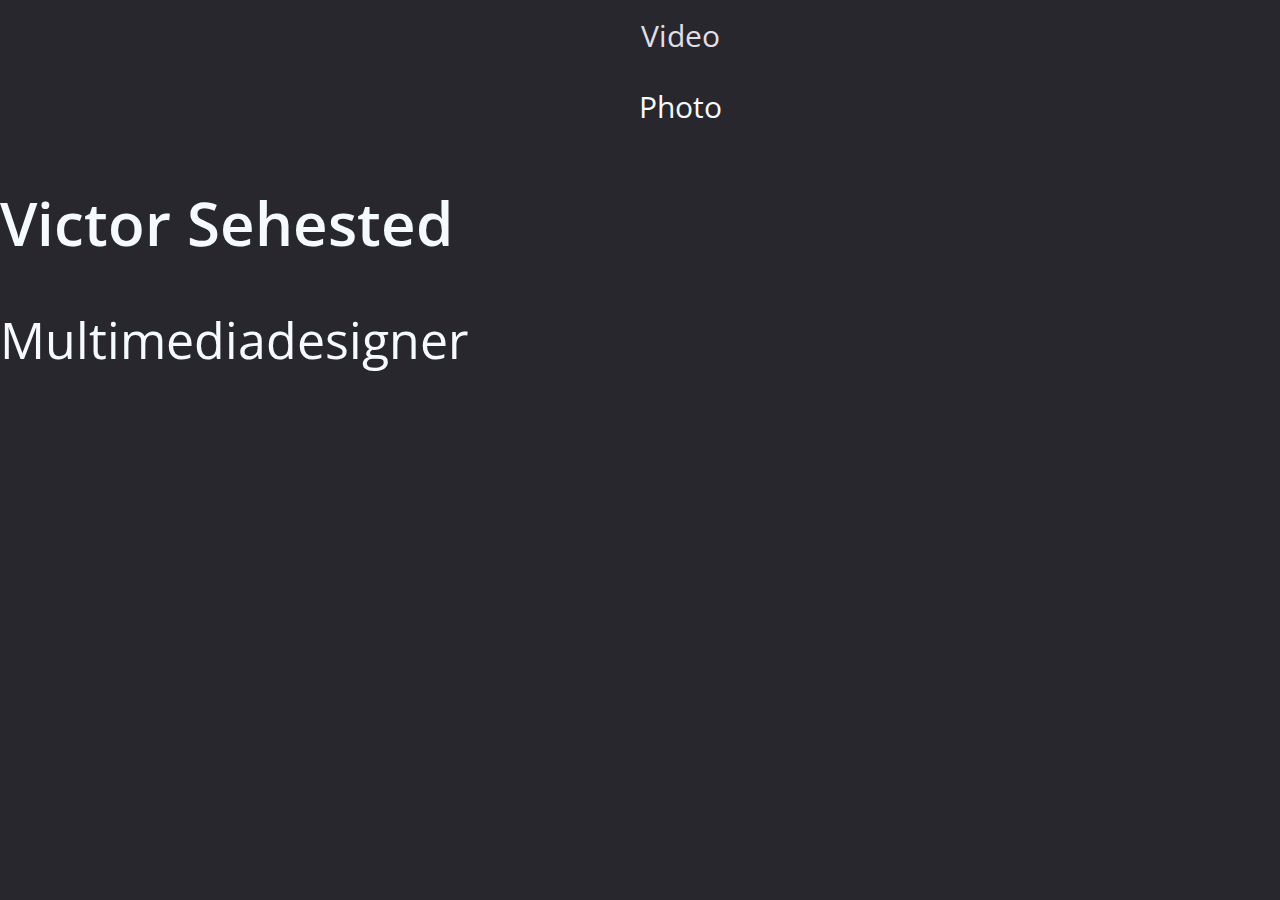
==== tabs/graphic.html @ 4e056a26 "Started to style a lot of my html code" ====
<!DOCTYPE html>
<html lang="en">
<head>
    <meta charset="UTF-8">
    <meta name="viewport" content="width=device-width, initial-scale=1.0">
    <title>Victors Graphics</title>
    <link rel="stylesheet" href="../main.css">
    <link rel="icon" href="../vs-favicon.png" type="image/png" sizes="32x32">
</head>
<body>
    <header>
        <nav>
            <ul>
                <li><a href="/tabs/video.html">Video</a></li>
                <li><a href="/tabs/photo.html">Photo</a></li>
            </ul>
        </nav>
        <div class="headers">
            <h1>Victor Sehested</h1>
            <h2>Multimediadesigner</h2>
        </div>
    </header>
</body>
</html>
---- main.css ----
@import url('https://fonts.googleapis.com/css2?family=Open+Sans:ital,wght@0,300;0,400;0,600;0,700;0,800;1,300;1,400;1,600;1,700;1,800&display=swap');

body {
    background-color: #28272D;
    width: 1360px;
    margin: auto;
    
}

h1, h2, h3, p, li {
    font-family: 'Open Sans', sans-serif;
    color: #F5FAFE;
    
}

h1 {
    font-size: 60px;
    font-weight: 600;
}

h2 {
    font-size: 50px;
    font-weight: 400;
}

h3 {
    font-size: 40px;
    font-weight: 400;
}

p {
    font-size: 28px;
    font-weight: 300;
}

li {
    

}

li a {
    display: block;
    color: #F5FAFE;
    padding: 15px;
    font-size: 30px;
    font-weight: 400;
    text-align: center;
    text-decoration: none;
}

li a:hover{
    color: #E0DFE5;
}

ul {
    list-style-type: none;
    margin: 0;
    padding: 0;
}
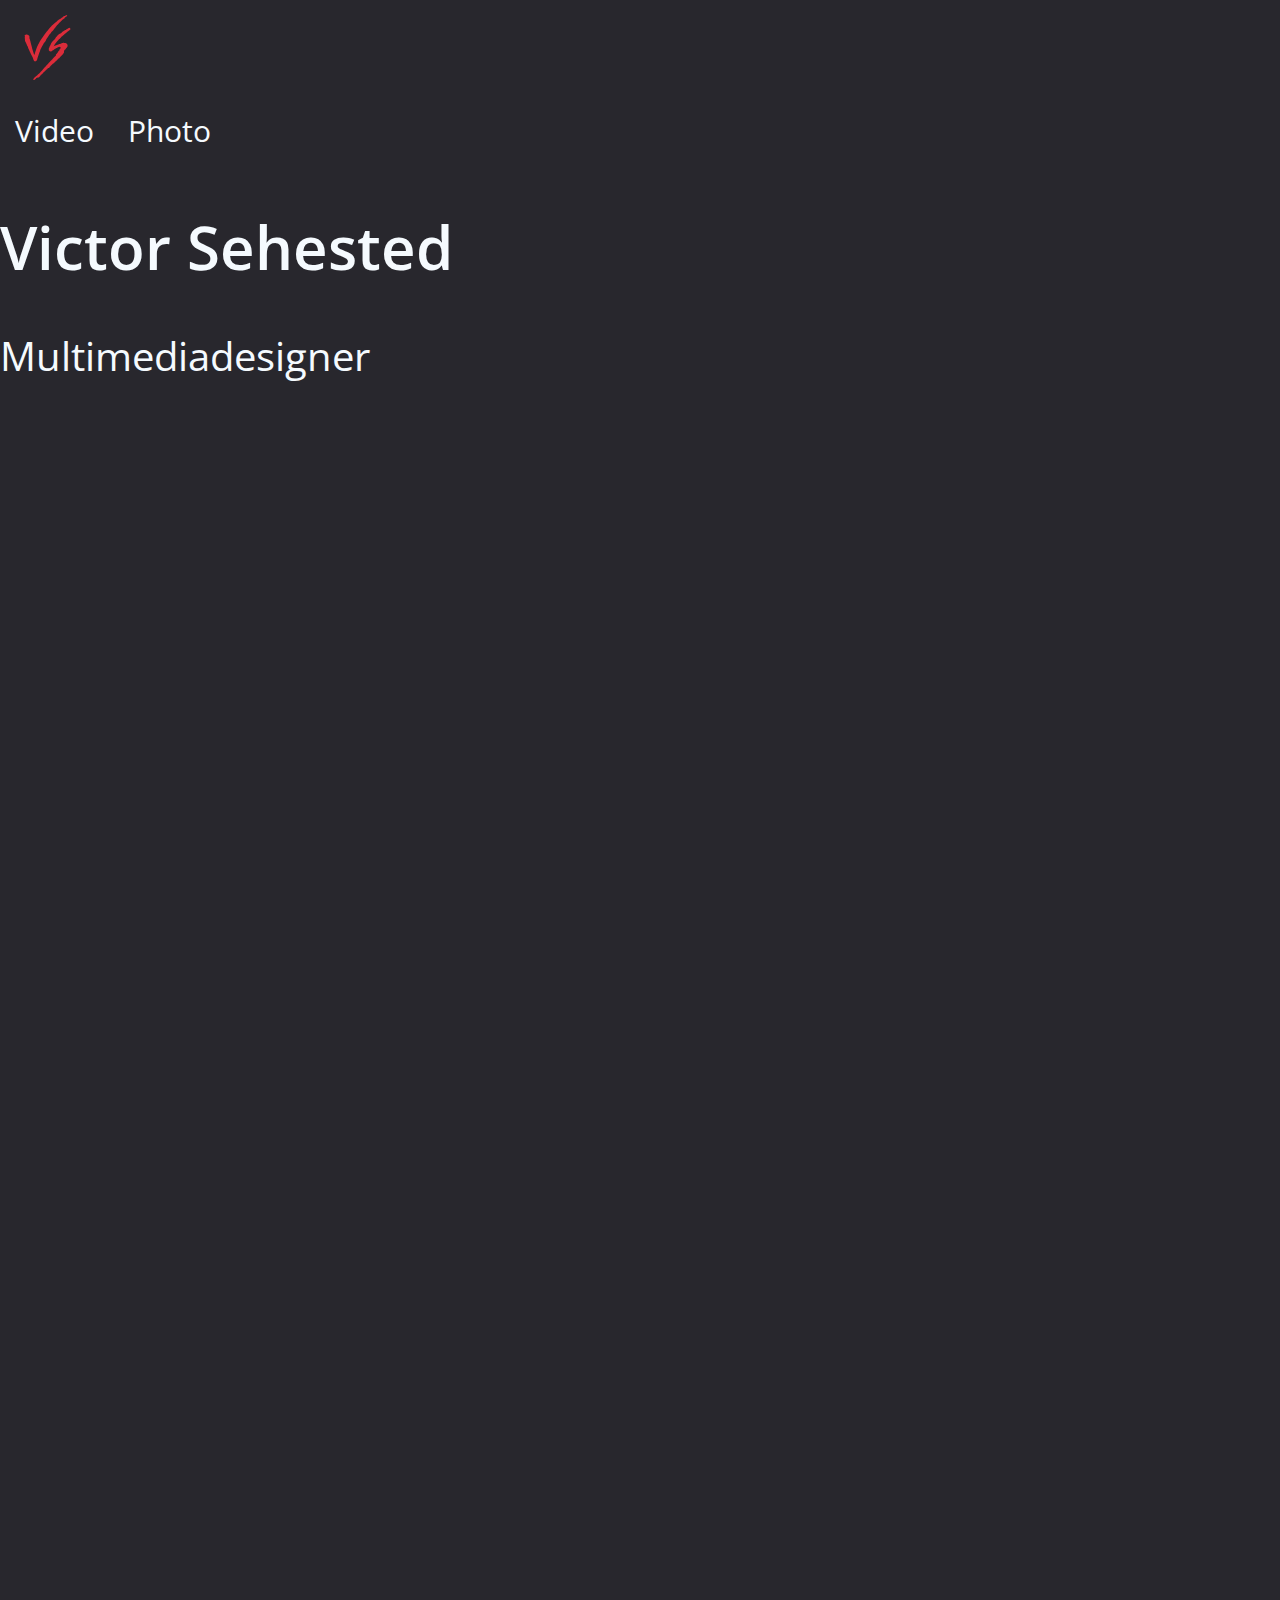
==== commit f4f0cf0c: "Background added" ====
--- a/tabs/graphic.html
+++ b/tabs/graphic.html
@@ -8,17 +8,17 @@
     <link rel="icon" href="../vs-favicon.png" type="image/png" sizes="32x32">
 </head>
 <body>
-    <header>
-        <nav>
-            <ul>
-                <li><a href="/tabs/video.html">Video</a></li>
-                <li><a href="/tabs/photo.html">Photo</a></li>
-            </ul>
-        </nav>
-        <div class="headers">
+    <div class="header">
+        <div class="">
+            <a href="../index.html" class="home">
+                <img src="../content/svg/square-vs-DB2C3A.svg" alt="">
+            </a>
+        </div>
+        <a href="/tabs/video.html">Video</a>
+        <a href="/tabs/photo.html">Photo</a>
+        <div class="headings">
             <h1>Victor Sehested</h1>
-            <h2>Multimediadesigner</h2>
+            <h3>Multimediadesigner</h3>
         </div>
-    </header>
 </body>
 </html>--- a/main.css
+++ b/main.css
@@ -1,13 +1,32 @@
 @import url('https://fonts.googleapis.com/css2?family=Open+Sans:ital,wght@0,300;0,400;0,600;0,700;0,800;1,300;1,400;1,600;1,700;1,800&display=swap');
+
+
+
 
 body {
     background-color: #28272D;
-    width: 1360px;
+    height: 4000px;
     margin: auto;
     
 }
 
-h1, h2, h3, p, li {
+.header {
+    width: 1360px;
+    margin: auto;
+}
+
+.bg-img {
+    position: absolute;
+    background: #28272D url('/content/img/hero-bg-2160p-veryhigh.jpg');
+    background-position: center;
+    background-repeat: no-repeat;
+    background-size: cover;
+    width: 100%;
+    height: 100%;
+    z-index: -2;
+}
+
+h1, h2, h3, p, a {
     font-family: 'Open Sans', sans-serif;
     color: #F5FAFE;
     
@@ -33,14 +52,8 @@
     font-weight: 300;
 }
 
-li {
-    
-
-}
-
-li a {
-    display: block;
-    color: #F5FAFE;
+a {
+    display: inline-block;
     padding: 15px;
     font-size: 30px;
     font-weight: 400;
@@ -48,12 +61,25 @@
     text-decoration: none;
 }
 
-li a:hover{
+a:hover {
     color: #E0DFE5;
 }
 
-ul {
-    list-style-type: none;
-    margin: 0;
-    padding: 0;
+.nav {
+    display: inline-block;
+}
+
+.skill {
+    text-decoration: none;
+}
+
+.home {
+    height: 65px;
+    width: 65px;
+}
+
+.line {
+    border-bottom: 4px solid #DB2C3A;
+    display: block;
+    width: 295px;
 }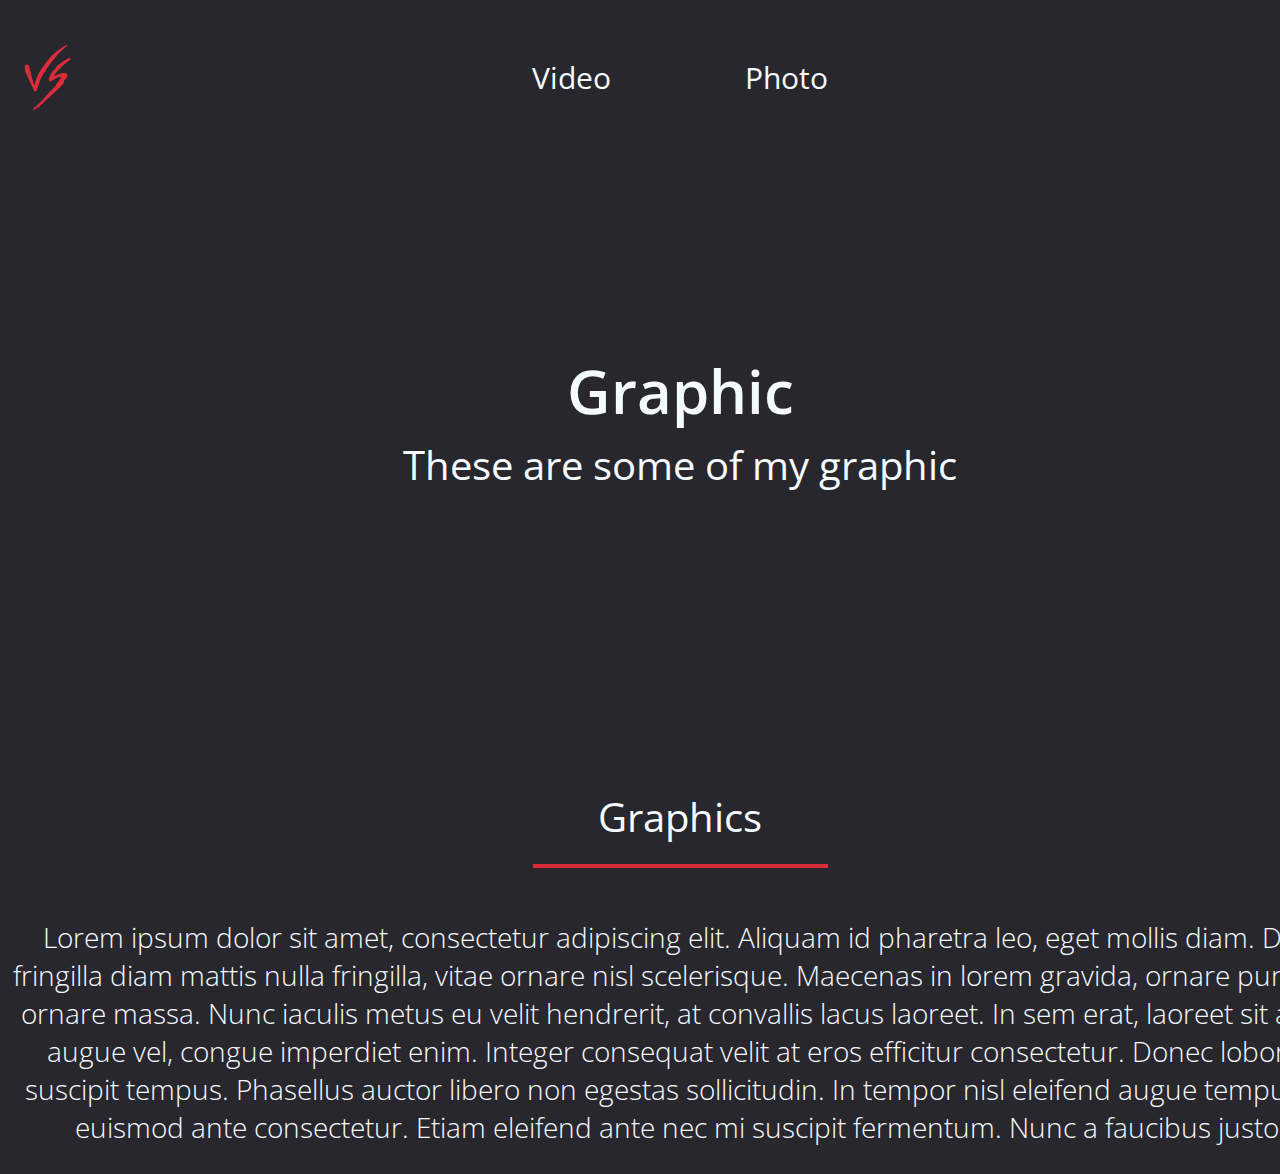
==== commit 87652119: "Destinations fixed" ====
--- a/tabs/graphic.html
+++ b/tabs/graphic.html
@@ -8,17 +8,44 @@
     <link rel="icon" href="../vs-favicon.png" type="image/png" sizes="32x32">
 </head>
 <body>
-    <div class="header">
-        <div class="">
-            <a href="../index.html" class="home">
-                <img src="../content/svg/square-vs-DB2C3A.svg" alt="">
-            </a>
+    <!---Header-->
+    <Section>
+        <div class="bg-img"></div> 
+        <div class="header">
+  
+            <div class="nav">
+                <div class="nav-f">
+                    <a href="../index.html" class="home">
+                        <img src="../content/svg/square-vs-DB2C3A.svg" alt="">
+                    </a>
+                </div>
+                <div class="nav-mid">
+                    <a href="tabs/video.html">Video</a>
+                    <a href="tabs/photo.html">Photo</a>
+                </div>
+                <div class="nav-f">
+                    <a href="../index.html" class="home">
+                        <img src="../content/svg/square-vs-DB2C3A.svg" alt="">
+                    </a>
+                </div>
+            </div>
+            <div class="headings">
+                <h1>Graphic</h1>
+                <h3>These are some of my graphic</h3>
+            </div>
         </div>
-        <a href="/tabs/video.html">Video</a>
-        <a href="/tabs/photo.html">Photo</a>
-        <div class="headings">
-            <h1>Victor Sehested</h1>
-            <h3>Multimediadesigner</h3>
+    </Section>
+
+    <!--Introduction-->
+    <section>
+        <div class="intro">
+            <h3>Graphics</h3>
+            <span class="line"></span>
+            <p>Lorem ipsum dolor sit amet, consectetur adipiscing elit. Aliquam id pharetra leo, eget mollis diam. Duis fringilla diam mattis nulla fringilla, vitae ornare nisl scelerisque. Maecenas in lorem gravida, ornare purus in, ornare massa. Nunc iaculis metus eu velit hendrerit, at convallis lacus laoreet. In sem erat, laoreet sit amet augue vel, congue imperdiet enim. Integer consequat velit at eros efficitur consectetur. Donec lobortis suscipit tempus. Phasellus auctor libero non egestas sollicitudin. In tempor nisl eleifend augue tempus, in euismod ante consectetur. Etiam eleifend ante nec mi suscipit fermentum. Nunc a faucibus justo.</p>
         </div>
+    </section>
+
+
+
 </body>
 </html>--- a/main.css
+++ b/main.css
@@ -1,29 +1,51 @@
 @import url('https://fonts.googleapis.com/css2?family=Open+Sans:ital,wght@0,300;0,400;0,600;0,700;0,800;1,300;1,400;1,600;1,700;1,800&display=swap');
+@media only screen and (max-width: 900px) {
+    .header {
+        width: 600px;
+        margin: auto;
+        
+    }
+  }
+@media only screen and (max-width: 1080px) {
+    .header {
+        width: 600px;
+        margin: auto;
+        
+    }
+  }
+@media only screen and (max-width: 1360px) {
+    .header {
+        width: 1080px;
+        margin: auto;
 
-
+    }
+  }
 
 
 body {
     background-color: #28272D;
-    height: 4000px;
+    height: auto;
     margin: auto;
-    
-}
+    }
+
+
 
 .header {
     width: 1360px;
     margin: auto;
+    text-align: center;
 }
 
 .bg-img {
     position: absolute;
-    background: #28272D url('/content/img/hero-bg-2160p-veryhigh.jpg');
+    background-image: linear-gradient(to bottom, transparent, #28272D), url('content/img/hero-bg-1920p.jpg');
     background-position: center;
     background-repeat: no-repeat;
     background-size: cover;
     width: 100%;
-    height: 100%;
+    height: 110%;
     z-index: -2;
+    opacity: 0.1;   
 }
 
 h1, h2, h3, p, a {
@@ -66,7 +88,30 @@
 }
 
 .nav {
-    display: inline-block;
+    display: flex;
+    align-items: center;
+    justify-content: space-between;
+    padding-top: 30px;
+}
+
+.nav-mid a {
+    margin-left: 50px;
+    margin-right: 50px;
+}
+
+.headings {
+    display: block;
+    align-items: center;
+    text-align: center;
+    margin-top: 25vh;
+}
+
+.headings h1 {
+    margin-bottom: 0px;
+}
+
+.headings h3 {
+    margin-top: 5px;
 }
 
 .skill {
@@ -78,8 +123,38 @@
     width: 65px;
 }
 
+.intro {
+    display: block;
+    margin-left: auto;
+    margin-right: auto;
+    align:center;
+    text-align: center;
+    width: 1360px;
+}
+
+.intro h3 {
+    margin-top: 33vh;
+    margin-bottom: 20px;
+}
+
+.intro span {
+    margin:auto;
+    margin-bottom: 50px;
+}
+
 .line {
     border-bottom: 4px solid #DB2C3A;
     display: block;
     width: 295px;
+}
+
+.skills {
+
+}
+
+.skill {
+    height: 440px;
+    width: 440px;
+    display: inline-block;
+    background-color: #F5FAFE;
 }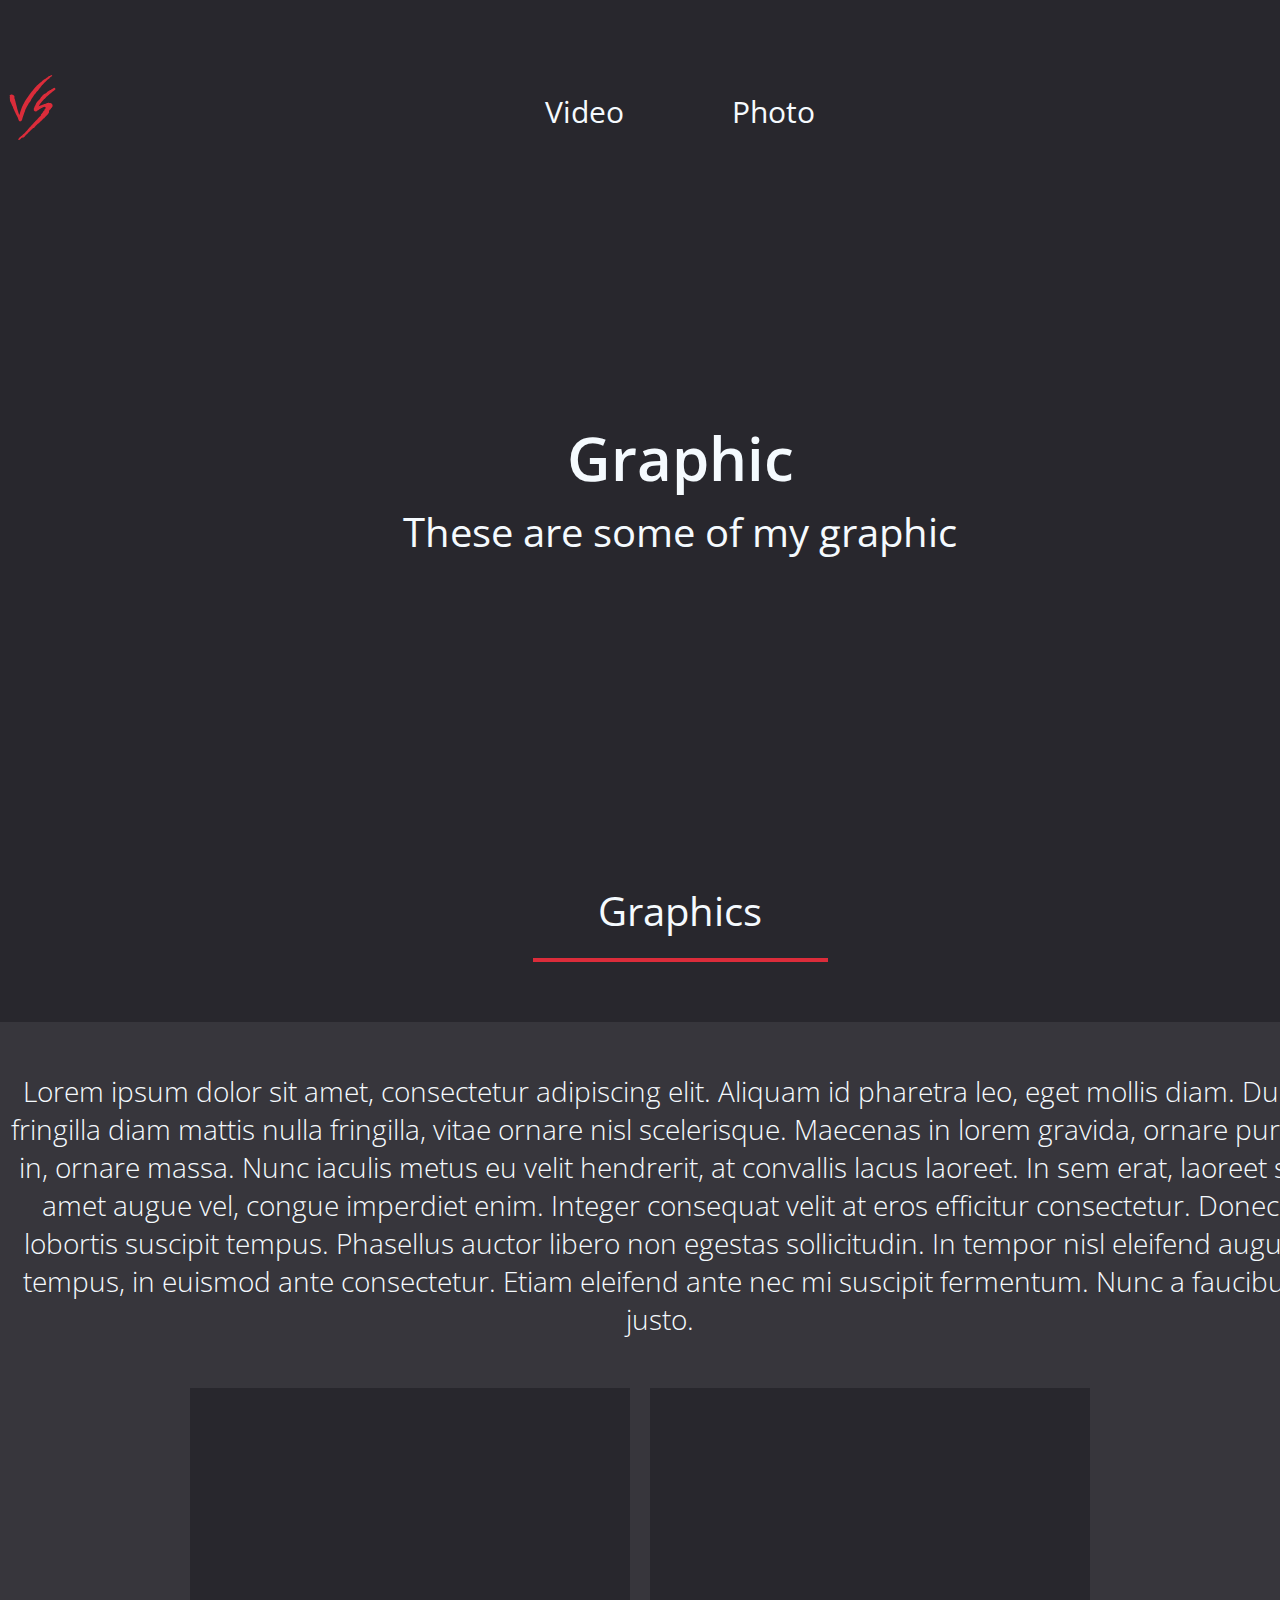
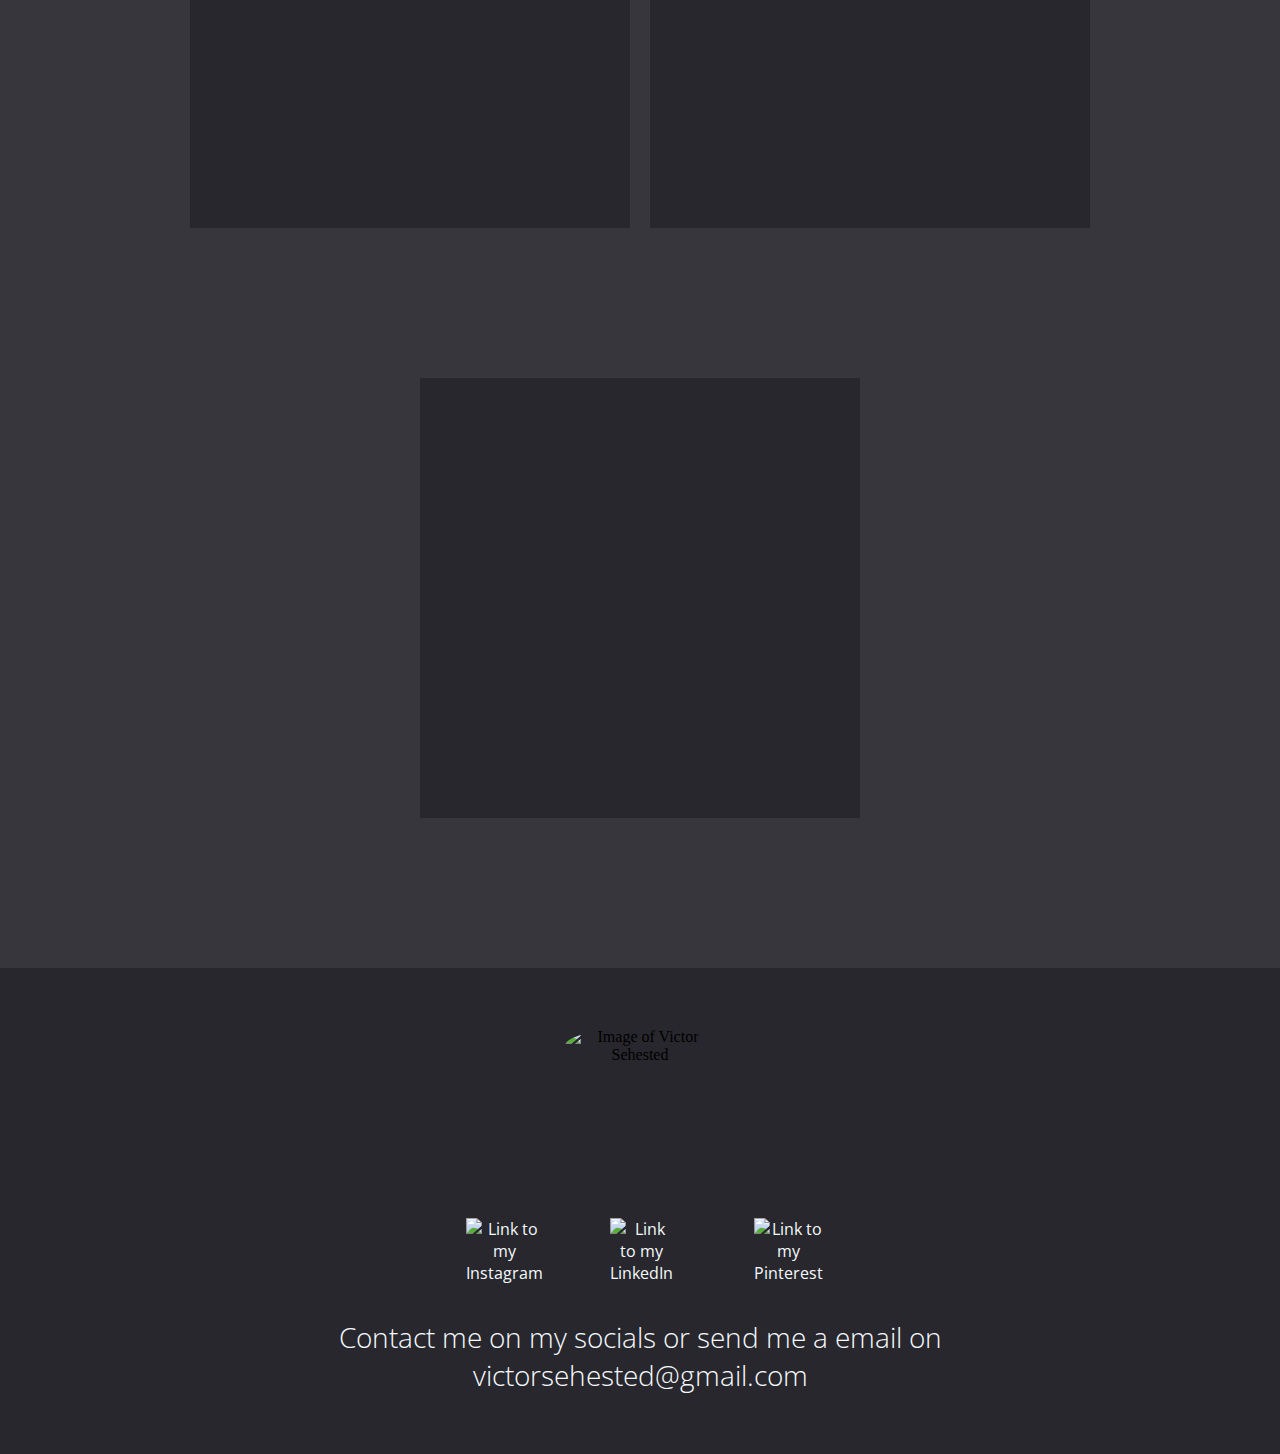
==== commit 63f15406: "Skill icons added & made interactive. Contact Footer also added" ====
--- a/tabs/graphic.html
+++ b/tabs/graphic.html
@@ -20,12 +20,12 @@
                     </a>
                 </div>
                 <div class="nav-mid">
-                    <a href="tabs/video.html">Video</a>
-                    <a href="tabs/photo.html">Photo</a>
+                    <a href="video.html">Video</a>
+                    <a href="photo.html">Photo</a>
                 </div>
                 <div class="nav-f">
-                    <a href="../index.html" class="home">
-                        <img src="../content/svg/square-vs-DB2C3A.svg" alt="">
+                    <a href="#contact" class="home">
+                        <img src="../content/svg/user-icon.svg" alt="Icon for contact page">
                     </a>
                 </div>
             </div>
@@ -41,11 +41,48 @@
         <div class="intro">
             <h3>Graphics</h3>
             <span class="line"></span>
-            <p>Lorem ipsum dolor sit amet, consectetur adipiscing elit. Aliquam id pharetra leo, eget mollis diam. Duis fringilla diam mattis nulla fringilla, vitae ornare nisl scelerisque. Maecenas in lorem gravida, ornare purus in, ornare massa. Nunc iaculis metus eu velit hendrerit, at convallis lacus laoreet. In sem erat, laoreet sit amet augue vel, congue imperdiet enim. Integer consequat velit at eros efficitur consectetur. Donec lobortis suscipit tempus. Phasellus auctor libero non egestas sollicitudin. In tempor nisl eleifend augue tempus, in euismod ante consectetur. Etiam eleifend ante nec mi suscipit fermentum. Nunc a faucibus justo.</p>
         </div>
     </section>
 
+    <!--My Skills Presented-->
+    <section class="skills-container">
+        <p>Lorem ipsum dolor sit amet, consectetur adipiscing elit. Aliquam id pharetra leo, eget mollis diam. Duis fringilla diam mattis nulla fringilla, vitae ornare nisl scelerisque. Maecenas in lorem gravida, ornare purus in, ornare massa. Nunc iaculis metus eu velit hendrerit, at convallis lacus laoreet. In sem erat, laoreet sit amet augue vel, congue imperdiet enim. Integer consequat velit at eros efficitur consectetur. Donec lobortis suscipit tempus. Phasellus auctor libero non egestas sollicitudin. In tempor nisl eleifend augue tempus, in euismod ante consectetur. Etiam eleifend ante nec mi suscipit fermentum. Nunc a faucibus justo.</p>
+            <div class="flex-container">
+                <div class="skill">
+                    <img src="" alt="">
+                </div>
+                <div class="skill" id=>
+                    <img src="" alt="">
+                </div>
+                <div class="skill">
+                    <img src="" alt="">
+                </div>
+            </div>
+    </section>
 
+    <!--Contact information-->
+    <section>
+        <div class="medias-page" id="contact">
+            <div class="headshot">
+                <img src="../content/img/avatar.jpg" alt="Image of Victor Sehested">
+            </div>
+            <div class="media-links">
+                <a href="https://www.instagram.com/victorsehested/" target="_blank" class="media">
+                    <img src="../content/svg/instagram-light.svg" alt="Link to my Instagram">
+                </a>
+                <a href="https://www.linkedin.com/in/victor-sehested-b1ba66197/" target="_blank" class="media">
+                    <img src="../content/svg/linkedin-light.svg" alt="Link to my LinkedIn">
+                </a>
+                <a href="https://www.pinterest.dk/victor3dprinter/" target="_blank" class="media">
+                    <img src="../content/svg/pinterest-light.svg" alt="Link to my Pinterest">
+                </a>
+            </div>
+
+            <p>Contact me on my socials or send me a email on</p>
+            <a href="mailto:victorsehested@gmail.com" target="_blank"><p>victorsehested@gmail.com</p></a>
+            
+        </div>
+    </section>
 
 </body>
 </html>--- a/main.css
+++ b/main.css
@@ -1,34 +1,19 @@
 @import url('https://fonts.googleapis.com/css2?family=Open+Sans:ital,wght@0,300;0,400;0,600;0,700;0,800;1,300;1,400;1,600;1,700;1,800&display=swap');
-@media only screen and (max-width: 900px) {
-    .header {
-        width: 600px;
-        margin: auto;
-        
-    }
-  }
-@media only screen and (max-width: 1080px) {
-    .header {
-        width: 600px;
-        margin: auto;
-        
-    }
-  }
-@media only screen and (max-width: 1360px) {
-    .header {
-        width: 1080px;
-        margin: auto;
-
-    }
-  }
-
+
+
+
+/*css reset*/
 
 body {
     background-color: #28272D;
-    height: auto;
-    margin: auto;
-    }
-
-
+    margin: auto;
+}
+
+html {
+    height: 100%;
+    scroll-behavior: smooth;
+}
+/*css reset*/
 
 .header {
     width: 1360px;
@@ -50,34 +35,34 @@
 
 h1, h2, h3, p, a {
     font-family: 'Open Sans', sans-serif;
-    color: #F5FAFE;
-    
+    color: #F5FAFE; 
+    margin-block-start: auto;
+    margin-block-end: auto;
 }
 
 h1 {
-    font-size: 60px;
+    font-size: 3.75em;
     font-weight: 600;
 }
 
 h2 {
-    font-size: 50px;
+    font-size: 3.125em;
     font-weight: 400;
 }
 
 h3 {
-    font-size: 40px;
+    font-size: 2.5em;
     font-weight: 400;
 }
 
 p {
-    font-size: 28px;
+    font-size: 1.75em;
     font-weight: 300;
 }
 
 a {
     display: inline-block;
-    padding: 15px;
-    font-size: 30px;
+
     font-weight: 400;
     text-align: center;
     text-decoration: none;
@@ -92,6 +77,7 @@
     align-items: center;
     justify-content: space-between;
     padding-top: 30px;
+    font-size: 1.875em;
 }
 
 .nav-mid a {
@@ -127,13 +113,13 @@
     display: block;
     margin-left: auto;
     margin-right: auto;
-    align:center;
+
     text-align: center;
     width: 1360px;
 }
 
 .intro h3 {
-    margin-top: 33vh;
+    margin-top: 36vh;
     margin-bottom: 20px;
 }
 
@@ -148,13 +134,87 @@
     width: 295px;
 }
 
-.skills {
-
+.skills-container {
+    background-color: #37363C;
+    text-align: center;
+    margin-top: 60px;
+
+}
+
+.skills-container h2{
+    padding-top: 60px;
+    padding-bottom: 80px; 
+}
+
+.skills-container p {
+    margin: auto;
+    width: 1320px;
+    padding-top: 50px;
+    padding-bottom: 50px;
+}
+
+.flex-container {
+    display: flex;
+    justify-content: center;
+    flex-wrap: wrap;
 }
 
 .skill {
     height: 440px;
     width: 440px;
     display: inline-block;
-    background-color: #F5FAFE;
-}+    background-color: #28272D;
+    margin-left: 10px;
+    margin-right: 10px;
+    margin-bottom: 150px;
+}
+
+.programs {
+    text-align: center;
+    margin-top: 60px;
+}
+
+.program {
+    height: 150px;
+    width: 150px;
+    margin: 30px 160px;
+}
+
+.p-row2 {
+    margin-bottom: 60px;
+}
+
+
+.headshot {
+    height: 150px;
+    width: 150px;
+    margin: auto;
+    
+}
+
+.headshot img {
+    border-radius: 100%;
+    
+}
+
+.medias{
+    background-color: #37363C;
+    text-align: center;
+    padding-top: 60px;
+    padding-bottom: 60px;
+}
+
+.medias-page{
+    background-color:#28272D;
+    text-align: center;
+    padding-top: 60px;
+    padding-bottom: 60px;
+}
+
+.media{
+    height: 60px;
+    width: 60px;
+    margin: 40px;
+}
+
+
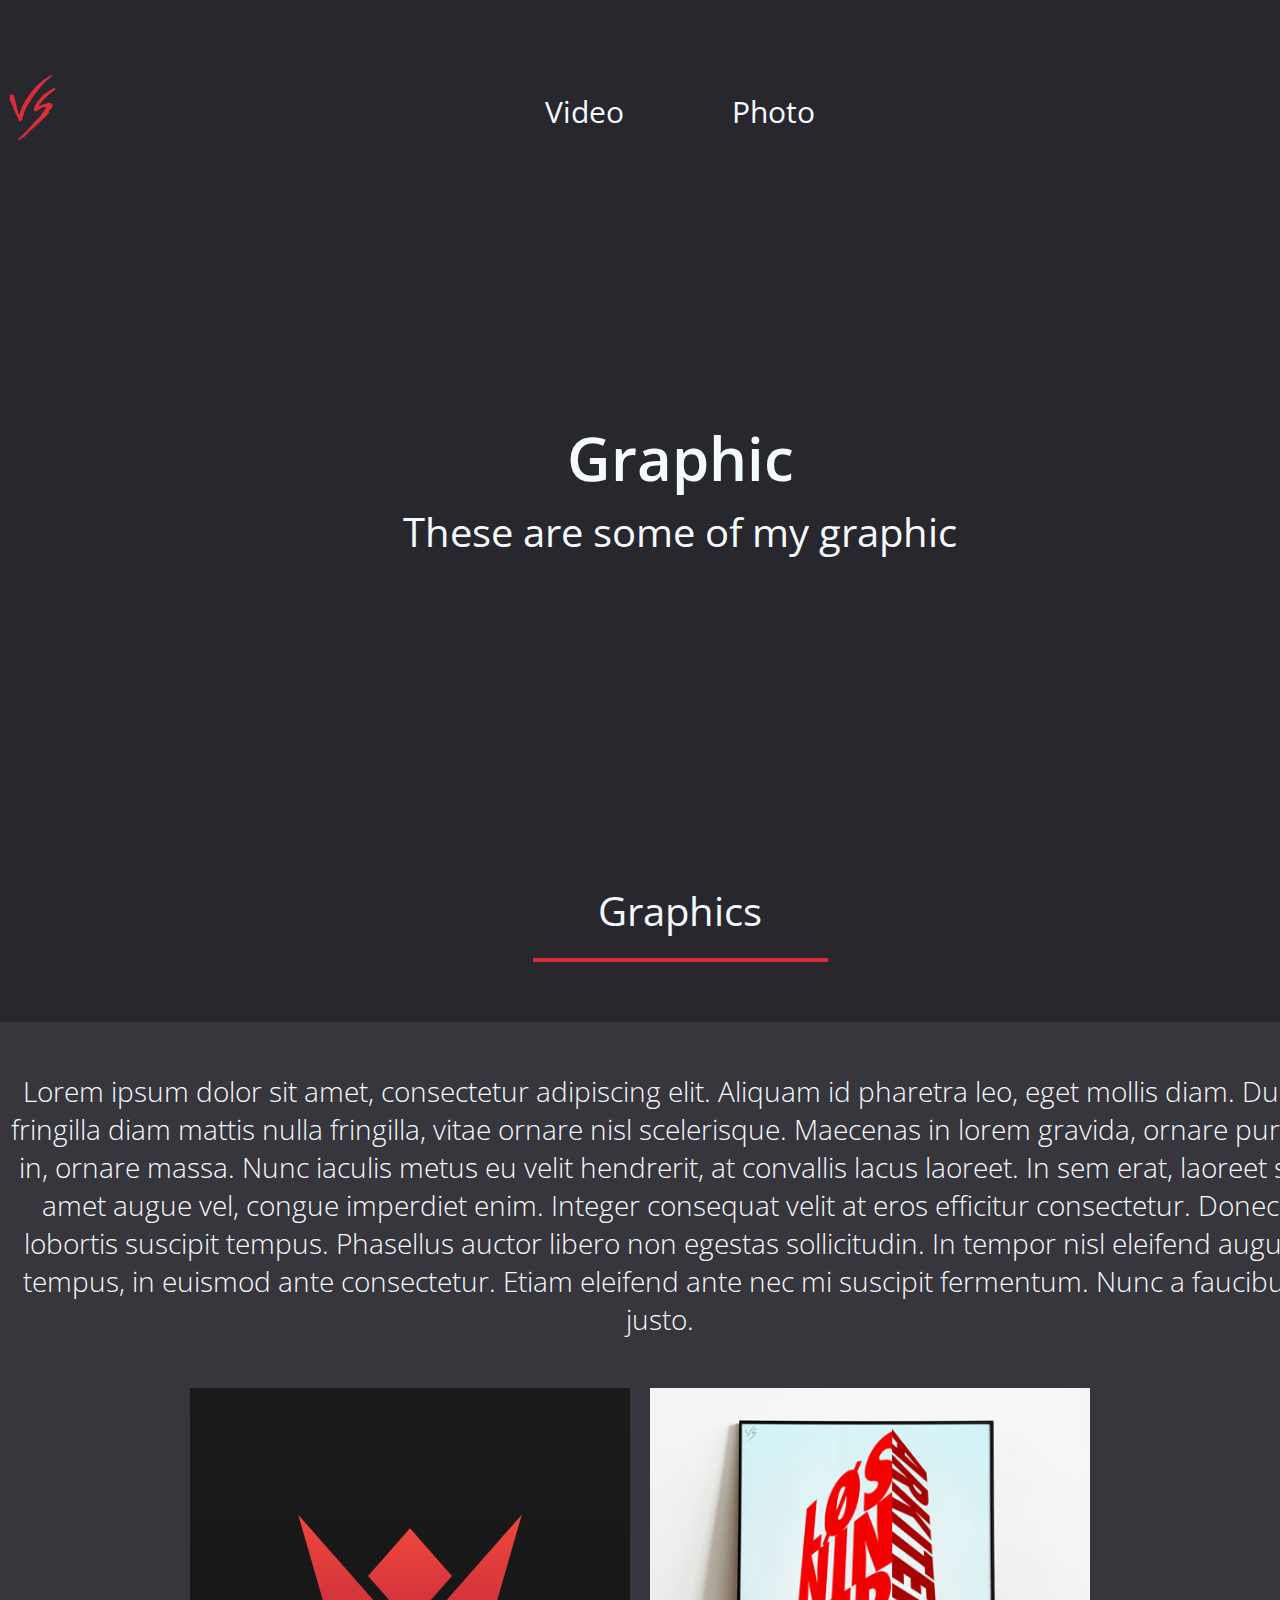
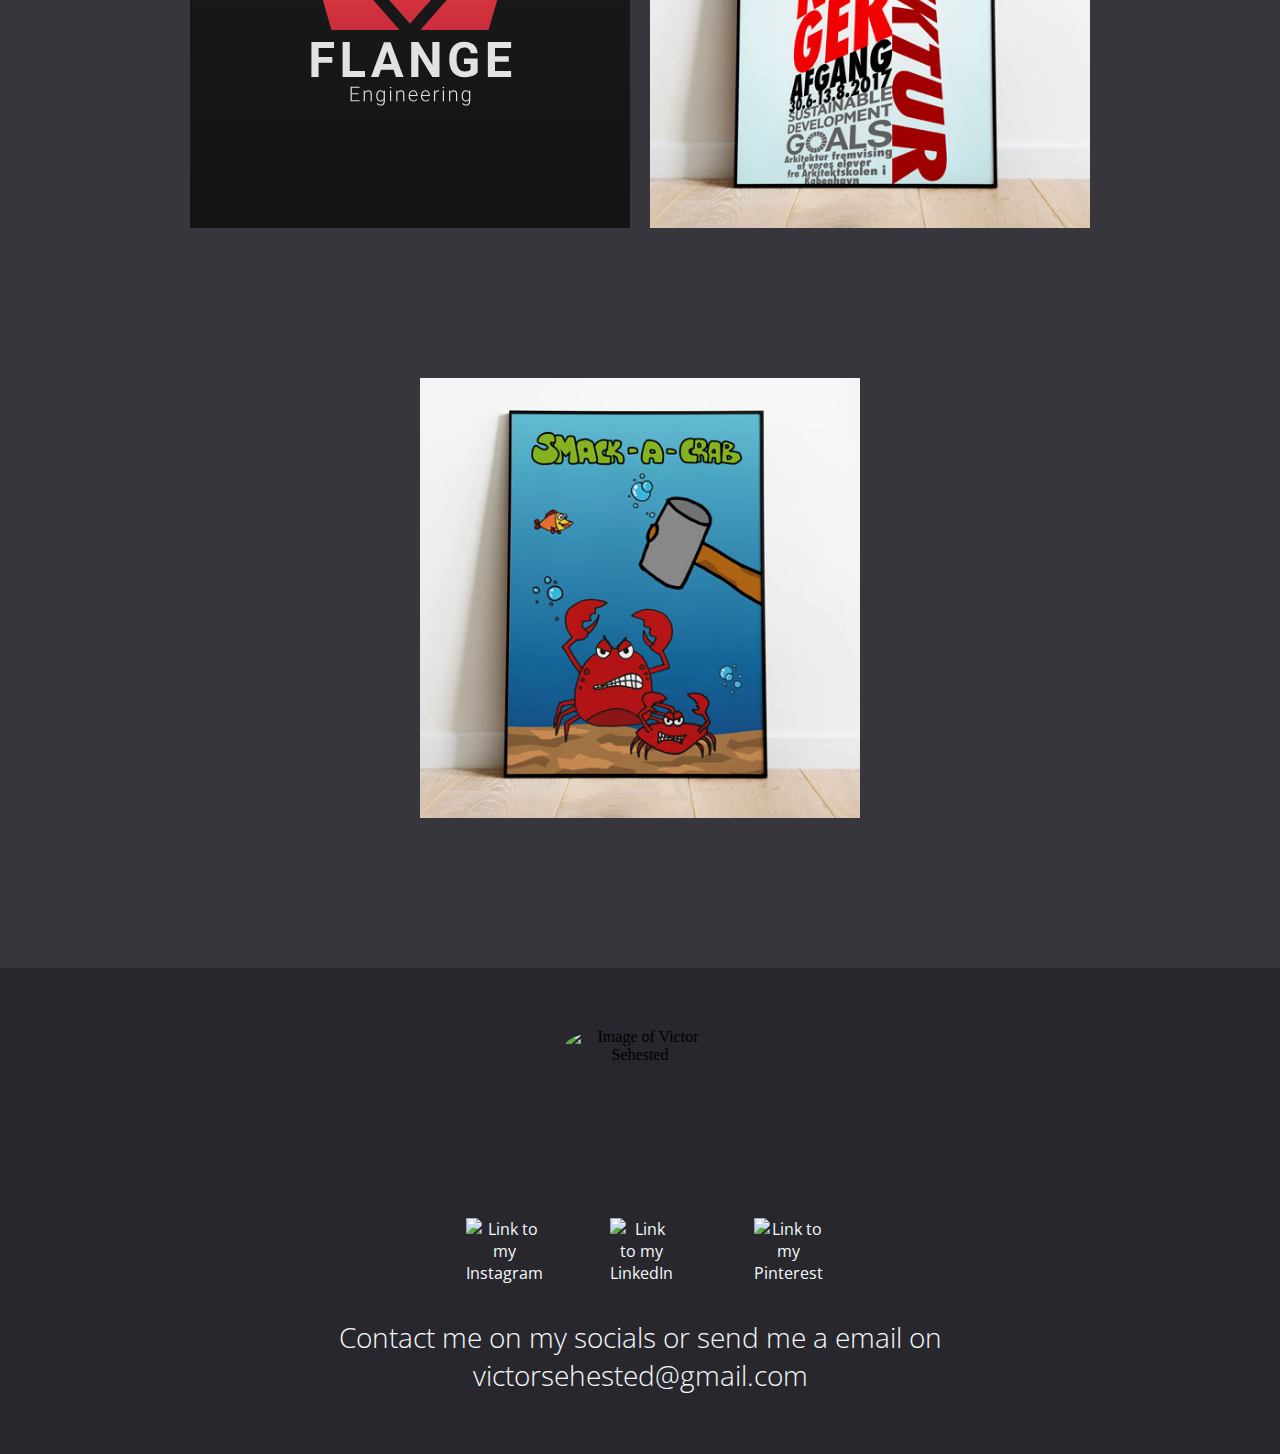
==== commit 7748e663: "all content added except for Photos" ====
--- a/tabs/graphic.html
+++ b/tabs/graphic.html
@@ -49,13 +49,13 @@
         <p>Lorem ipsum dolor sit amet, consectetur adipiscing elit. Aliquam id pharetra leo, eget mollis diam. Duis fringilla diam mattis nulla fringilla, vitae ornare nisl scelerisque. Maecenas in lorem gravida, ornare purus in, ornare massa. Nunc iaculis metus eu velit hendrerit, at convallis lacus laoreet. In sem erat, laoreet sit amet augue vel, congue imperdiet enim. Integer consequat velit at eros efficitur consectetur. Donec lobortis suscipit tempus. Phasellus auctor libero non egestas sollicitudin. In tempor nisl eleifend augue tempus, in euismod ante consectetur. Etiam eleifend ante nec mi suscipit fermentum. Nunc a faucibus justo.</p>
             <div class="flex-container">
                 <div class="skill">
-                    <img src="" alt="">
+                    <img src="../content/thumb/thumb-flange.svg" alt="">
                 </div>
                 <div class="skill" id=>
-                    <img src="" alt="">
+                    <img src="../content/thumb/thumb-kadk-plakat.jpg" alt="">
                 </div>
                 <div class="skill">
-                    <img src="" alt="">
+                    <img src="../content/thumb/thumb-smackacrab-plakat.jpg" alt="">
                 </div>
             </div>
     </section>
--- a/main.css
+++ b/main.css
@@ -104,6 +104,11 @@
     text-decoration: none;
 }
 
+.skill img {
+    height: 440px;
+    width: 440px;
+}
+
 .home {
     height: 65px;
     width: 65px;
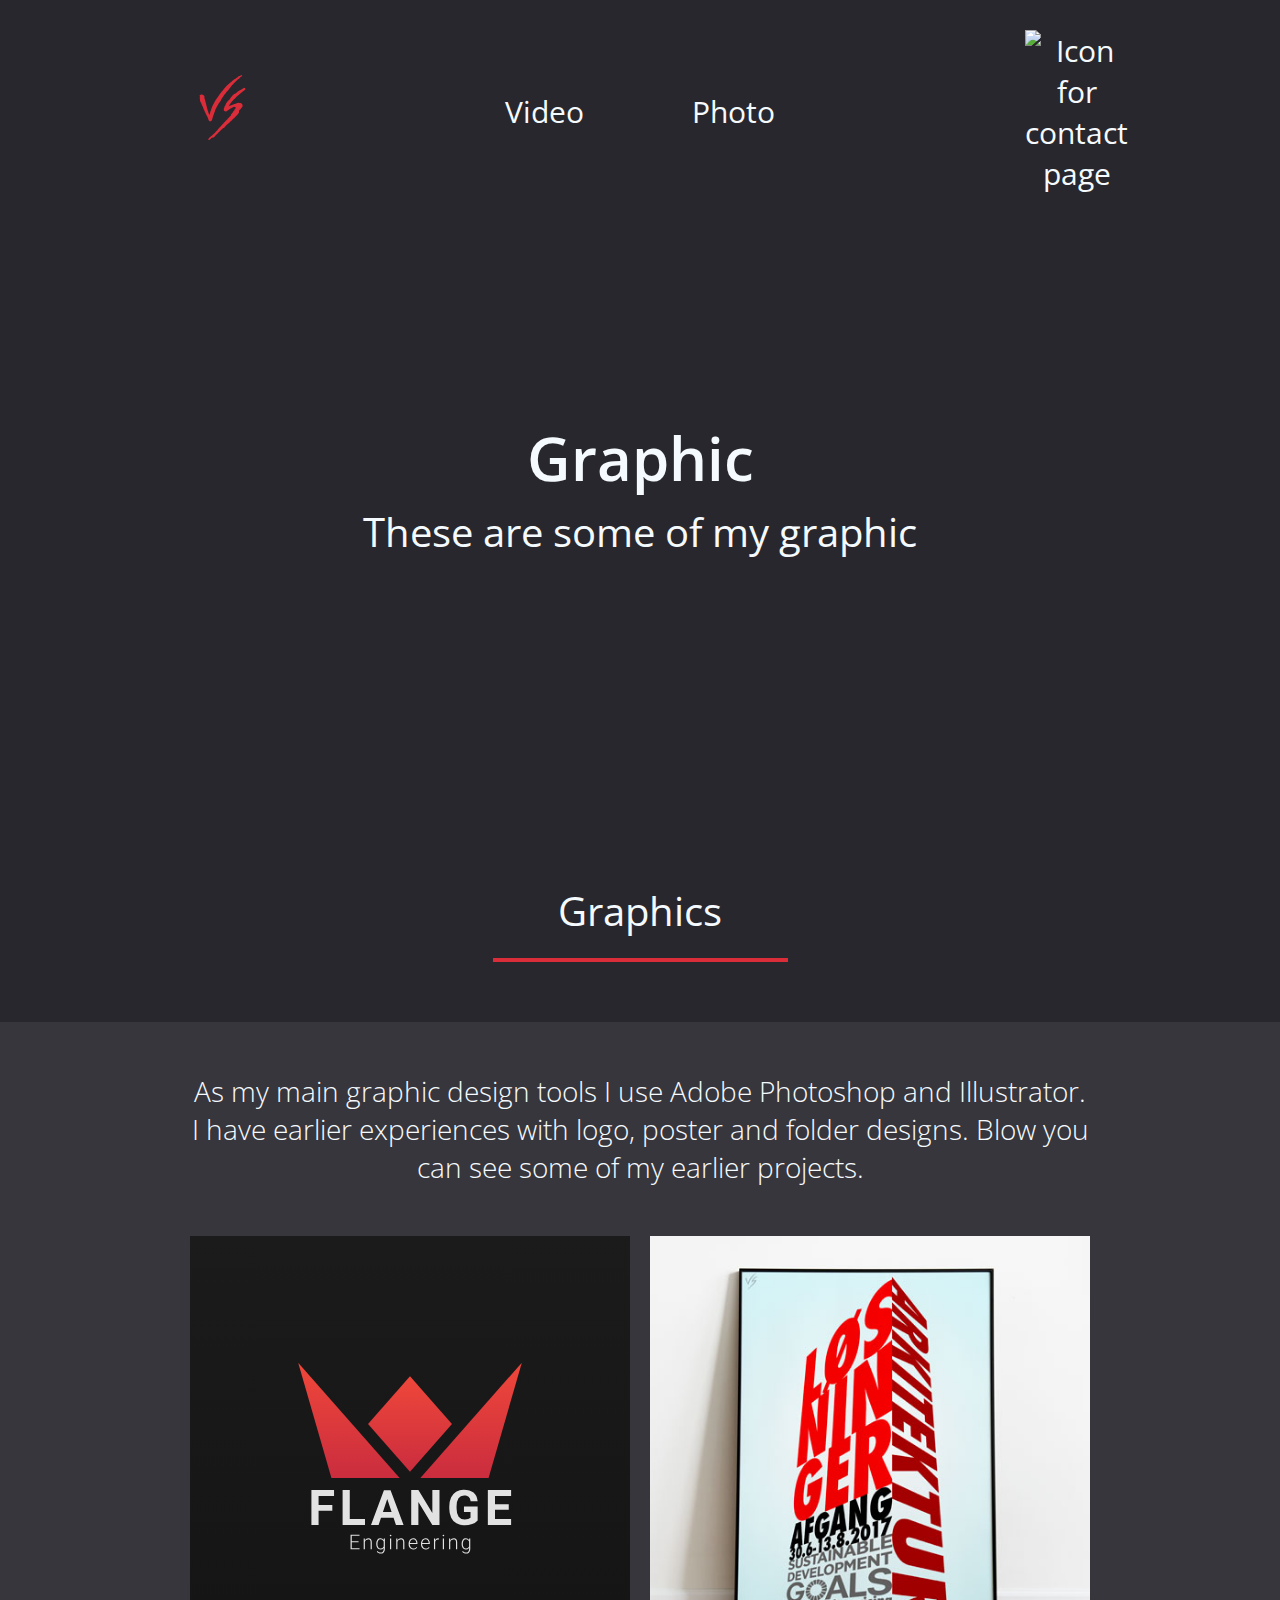
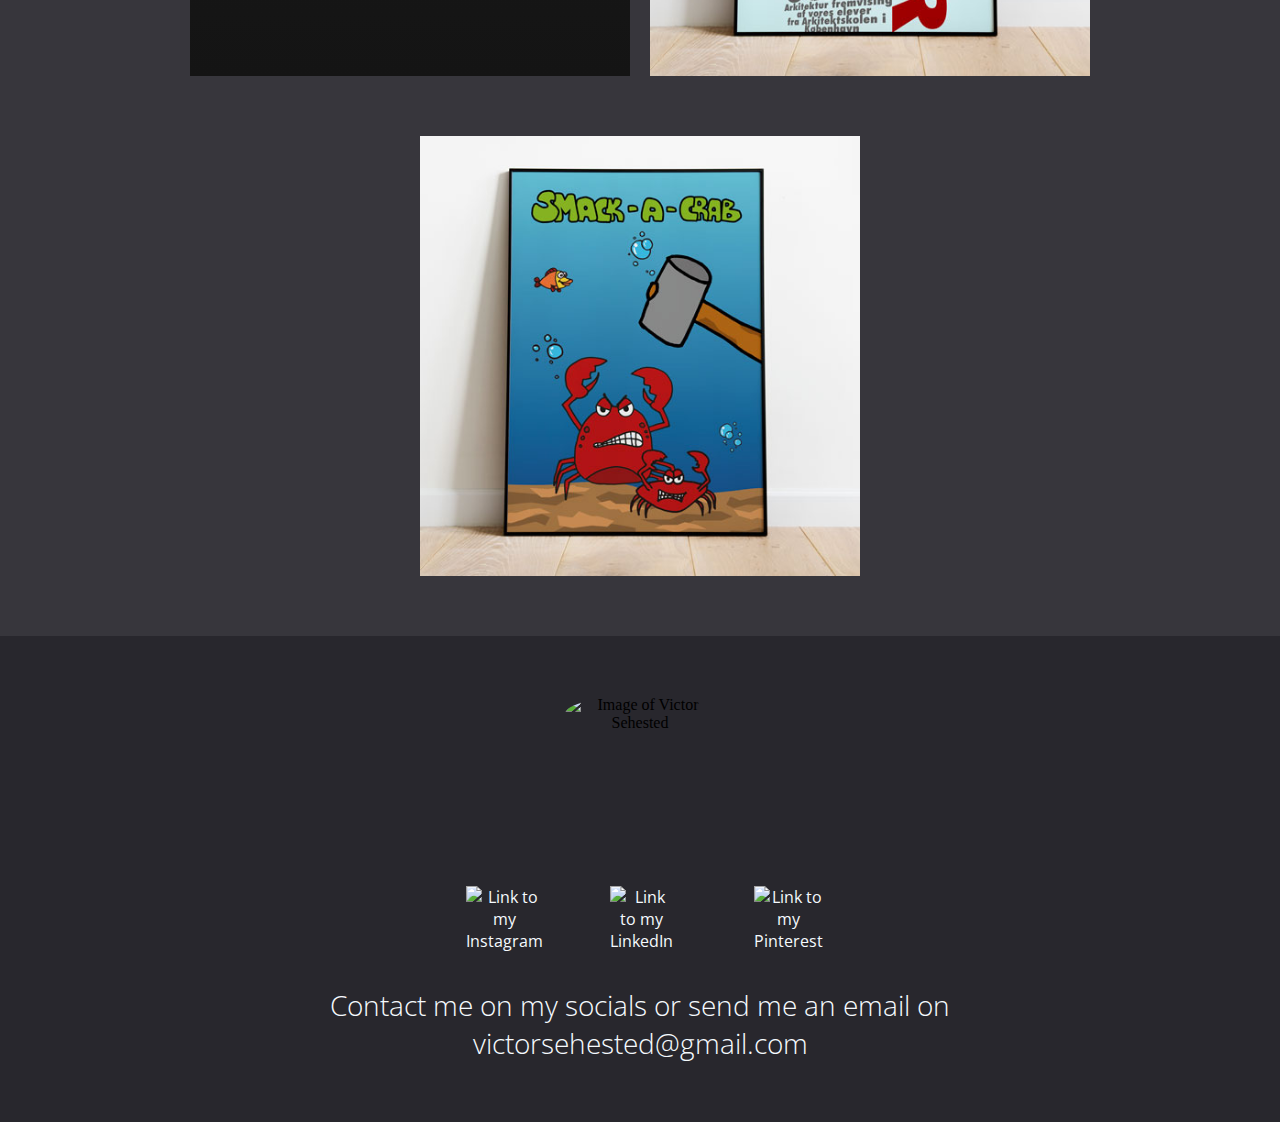
==== commit fbee06e8: "Website made 100% responsive, could use some small adjustments though" ====
--- a/tabs/graphic.html
+++ b/tabs/graphic.html
@@ -46,12 +46,13 @@
 
     <!--My Skills Presented-->
     <section class="skills-container">
-        <p>Lorem ipsum dolor sit amet, consectetur adipiscing elit. Aliquam id pharetra leo, eget mollis diam. Duis fringilla diam mattis nulla fringilla, vitae ornare nisl scelerisque. Maecenas in lorem gravida, ornare purus in, ornare massa. Nunc iaculis metus eu velit hendrerit, at convallis lacus laoreet. In sem erat, laoreet sit amet augue vel, congue imperdiet enim. Integer consequat velit at eros efficitur consectetur. Donec lobortis suscipit tempus. Phasellus auctor libero non egestas sollicitudin. In tempor nisl eleifend augue tempus, in euismod ante consectetur. Etiam eleifend ante nec mi suscipit fermentum. Nunc a faucibus justo.</p>
+        <p>As my main graphic design tools I use Adobe Photoshop and Illustrator. I have earlier experiences with logo, poster and folder designs.
+        Blow you can see some of my earlier projects.</p>
             <div class="flex-container">
                 <div class="skill">
                     <img src="../content/thumb/thumb-flange.svg" alt="">
                 </div>
-                <div class="skill" id=>
+                <div class="skill">
                     <img src="../content/thumb/thumb-kadk-plakat.jpg" alt="">
                 </div>
                 <div class="skill">
@@ -78,7 +79,7 @@
                 </a>
             </div>
 
-            <p>Contact me on my socials or send me a email on</p>
+            <p>Contact me on my socials or send me an email on</p>
             <a href="mailto:victorsehested@gmail.com" target="_blank"><p>victorsehested@gmail.com</p></a>
             
         </div>
--- a/main.css
+++ b/main.css
@@ -1,6 +1,4 @@
 @import url('https://fonts.googleapis.com/css2?family=Open+Sans:ital,wght@0,300;0,400;0,600;0,700;0,800;1,300;1,400;1,600;1,700;1,800&display=swap');
-
-
 
 /*css reset*/
 
@@ -118,7 +116,6 @@
     display: block;
     margin-left: auto;
     margin-right: auto;
-
     text-align: center;
     width: 1360px;
 }
@@ -223,3 +220,52 @@
 }
 
 
+@media (max-width: 1400px) {
+    .header {
+        width: 900px;
+    }
+    
+    .intro {
+        width: 900px;
+    }
+
+    .skill {
+        margin-bottom: 60px;
+    }
+
+    .skills-container p {
+        width: 900px;
+    }
+
+    .program {
+        height: 100px;
+        width: 100px;
+        margin: 30px 75px;
+    }
+}
+
+@media (max-width: 950px) {
+    .nav-mid a {
+        margin-bottom: 10px;
+    }
+
+    .header {
+        width: 450px;
+    }
+    
+    .intro {
+        width: 450px;
+    }
+
+    .skills-container p {
+        width: 450px;
+    }
+
+    .program {
+        height: 100px;
+        width: 100px;
+        margin: 30px 20px;
+    }
+
+}
+
